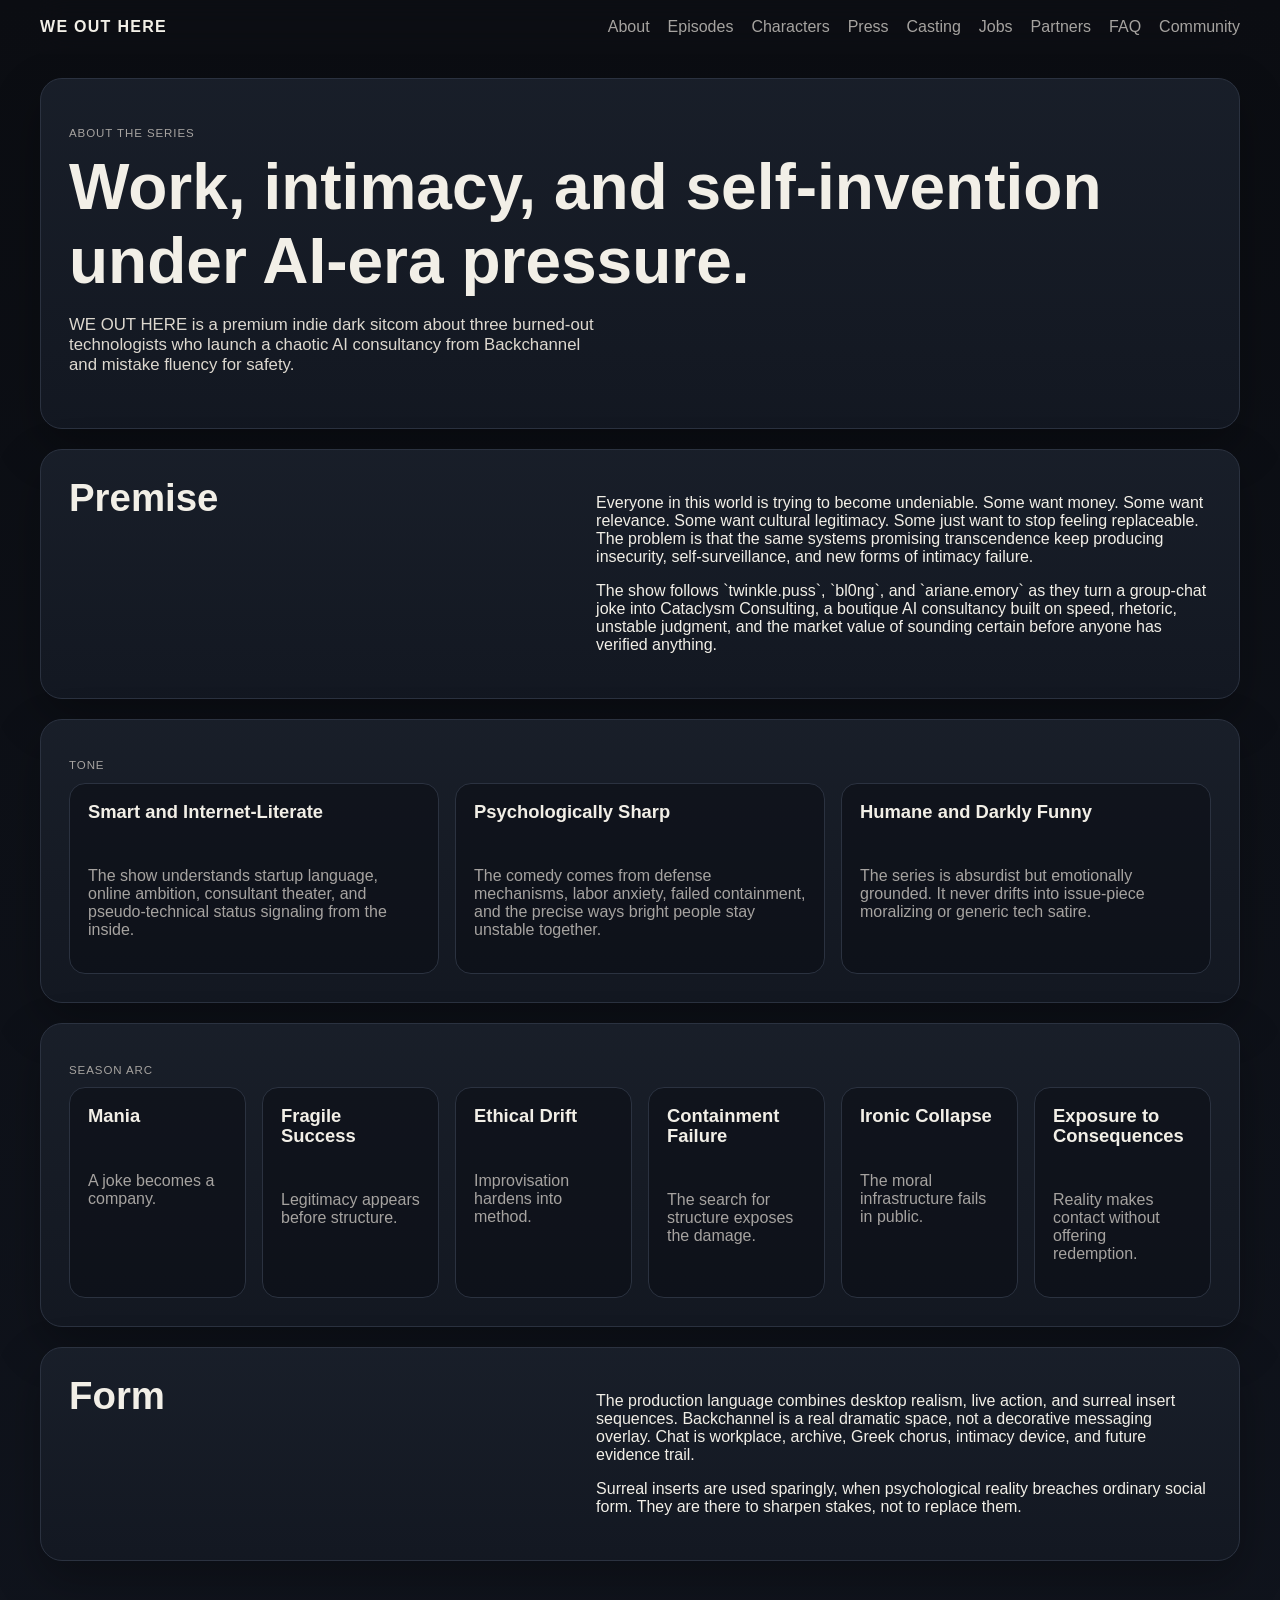
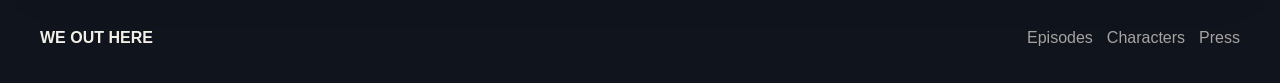
==== site/about.html @ a40cee8a "expand site and add weouthere.ussyco.de deploy config" ====
<!doctype html>
<html lang="en"><head><meta charset="utf-8"><meta name="viewport" content="width=device-width, initial-scale=1"><title>About | WE OUT HERE</title><link rel="stylesheet" href="assets/styles.css"></head><body>
<header class="site-header"><a class="wordmark" href="index.html">WE OUT HERE</a><nav class="site-nav"><a href="about.html">About</a><a href="episodes.html">Episodes</a><a href="characters.html">Characters</a><a href="press.html">Press</a><a href="casting.html">Casting</a><a href="jobs.html">Jobs</a><a href="partners.html">Partners</a><a href="faq.html">FAQ</a><a href="community.html">Community</a></nav></header>
<main>
<section class="panel page-hero"><p class="section-label">About the Series</p><h1>Work, intimacy, and self-invention under AI-era pressure.</h1><p class="lede">WE OUT HERE is a premium indie dark sitcom about three burned-out technologists who launch a chaotic AI consultancy from Backchannel and mistake fluency for safety.</p></section>
<section class="panel two-col"><div><h2>Premise</h2></div><div><p>Everyone in this world is trying to become undeniable. Some want money. Some want relevance. Some want cultural legitimacy. Some just want to stop feeling replaceable. The problem is that the same systems promising transcendence keep producing insecurity, self-surveillance, and new forms of intimacy failure.</p><p>The show follows `twinkle.puss`, `bl0ng`, and `ariane.emory` as they turn a group-chat joke into Cataclysm Consulting, a boutique AI consultancy built on speed, rhetoric, unstable judgment, and the market value of sounding certain before anyone has verified anything.</p></div></section>
<section class="panel"><p class="section-label">Tone</p><div class="grid cards three"><article class="card"><h3>Smart and Internet-Literate</h3><p>The show understands startup language, online ambition, consultant theater, and pseudo-technical status signaling from the inside.</p></article><article class="card"><h3>Psychologically Sharp</h3><p>The comedy comes from defense mechanisms, labor anxiety, failed containment, and the precise ways bright people stay unstable together.</p></article><article class="card"><h3>Humane and Darkly Funny</h3><p>The series is absurdist but emotionally grounded. It never drifts into issue-piece moralizing or generic tech satire.</p></article></div></section>
<section class="panel"><p class="section-label">Season Arc</p><div class="grid cards six"><article class="card"><h3>Mania</h3><p>A joke becomes a company.</p></article><article class="card"><h3>Fragile Success</h3><p>Legitimacy appears before structure.</p></article><article class="card"><h3>Ethical Drift</h3><p>Improvisation hardens into method.</p></article><article class="card"><h3>Containment Failure</h3><p>The search for structure exposes the damage.</p></article><article class="card"><h3>Ironic Collapse</h3><p>The moral infrastructure fails in public.</p></article><article class="card"><h3>Exposure to Consequences</h3><p>Reality makes contact without offering redemption.</p></article></div></section>
<section class="panel two-col"><div><h2>Form</h2></div><div><p>The production language combines desktop realism, live action, and surreal insert sequences. Backchannel is a real dramatic space, not a decorative messaging overlay. Chat is workplace, archive, Greek chorus, intimacy device, and future evidence trail.</p><p>Surreal inserts are used sparingly, when psychological reality breaches ordinary social form. They are there to sharpen stakes, not to replace them.</p></div></section>
</main>
<footer class="site-footer"><div><strong>WE OUT HERE</strong></div><div class="footer-links"><a href="episodes.html">Episodes</a><a href="characters.html">Characters</a><a href="press.html">Press</a></div></footer></body></html>
---- site/assets/styles.css ----
:root {
  --bg: #0d0f14;
  --panel: #131822;
  --panel-2: #191f2a;
  --text: #f2efe7;
  --muted: #a6a3a0;
  --line: #2b3240;
  --accent: #d5ff3f;
  --accent-2: #7e6dff;
  --shadow: rgba(0, 0, 0, 0.28);
  --max: 1200px;
}

* { box-sizing: border-box; }
html { scroll-behavior: smooth; }
body {
  margin: 0;
  font-family: Inter, Arial, sans-serif;
  background: linear-gradient(180deg, #0b0d12 0%, #10141d 100%);
  color: var(--text);
}

a { color: inherit; }

.site-header,
.site-footer,
main {
  width: min(calc(100% - 32px), var(--max));
  margin: 0 auto;
}

.site-header {
  display: flex;
  align-items: center;
  justify-content: space-between;
  gap: 16px;
  padding: 18px 0;
  position: sticky;
  top: 0;
  backdrop-filter: blur(12px);
  background: rgba(13, 15, 20, 0.72);
  z-index: 10;
}

.wordmark {
  font-weight: 800;
  letter-spacing: 0.08em;
}

.site-nav {
  display: flex;
  gap: 18px;
  flex-wrap: wrap;
}

.site-nav a,
.footer-links a,
.card a,
.text-link {
  color: var(--muted);
  text-decoration: none;
}

.site-nav a:hover,
.footer-links a:hover,
.card a:hover,
.text-link:hover {
  color: var(--text);
}

main {
  padding: 24px 0 48px;
}

.panel {
  background: linear-gradient(180deg, rgba(25, 31, 42, 0.95), rgba(19, 24, 34, 0.95));
  border: 1px solid var(--line);
  border-radius: 22px;
  padding: 28px;
  margin-bottom: 20px;
  box-shadow: 0 18px 48px var(--shadow);
}

.hero {
  display: grid;
  grid-template-columns: 1.2fr 0.8fr;
  gap: 24px;
  min-height: 70vh;
  align-items: stretch;
}

.hero h1,
h2,
h3 {
  line-height: 1.05;
  margin-top: 0;
}

.hero h1 { font-size: clamp(2.4rem, 6vw, 5rem); max-width: 12ch; }
h1 { font-size: clamp(2.2rem, 5vw, 4.2rem); margin: 0 0 12px; }
h2 { font-size: clamp(1.8rem, 3vw, 3rem); }
h3 { font-size: 1.15rem; }

.eyebrow,
.section-label,
.frame-header span,
.facts dt,
.update-list span {
  text-transform: uppercase;
  letter-spacing: 0.08em;
  font-size: 0.72rem;
  color: var(--muted);
}

.lede { max-width: 58ch; font-size: 1.05rem; color: #ddd8cf; }

.cta-row {
  display: flex;
  flex-wrap: wrap;
  gap: 12px;
  margin: 24px 0;
}

.button {
  display: inline-flex;
  align-items: center;
  justify-content: center;
  min-height: 44px;
  padding: 0 16px;
  border-radius: 999px;
  text-decoration: none;
  border: 1px solid transparent;
  background: var(--accent);
  color: #10140e;
  font-weight: 700;
}

.button.secondary,
.button.ghost {
  background: transparent;
  color: var(--text);
  border-color: var(--line);
}

.facts {
  display: grid;
  grid-template-columns: repeat(2, minmax(0, 1fr));
  gap: 14px;
  margin: 0;
}

.facts div,
.card,
.update-list article,
.chat-window {
  border: 1px solid var(--line);
  background: rgba(8, 10, 16, 0.45);
  border-radius: 16px;
}

.facts div { padding: 14px; }
.facts dd { margin: 8px 0 0; font-weight: 700; }

.hero-frame {
  display: flex;
  flex-direction: column;
  border: 1px solid var(--line);
  border-radius: 20px;
  overflow: hidden;
  background: radial-gradient(circle at top left, rgba(126,109,255,0.18), transparent 32%), #0e121b;
}

.frame-header {
  display: flex;
  justify-content: space-between;
  padding: 12px 14px;
  border-bottom: 1px solid var(--line);
}

.chat-window {
  margin: 16px;
  padding: 16px;
  display: grid;
  gap: 12px;
}

.chat-window span { color: var(--accent); font-weight: 700; display: inline-block; margin-right: 10px; }

.two-col {
  display: grid;
  grid-template-columns: 0.9fr 1.1fr;
  gap: 24px;
}

.grid.cards {
  display: grid;
  gap: 16px;
}

.grid.six { grid-template-columns: repeat(6, minmax(0, 1fr)); }
.grid.three { grid-template-columns: repeat(3, minmax(0, 1fr)); }
.grid.four { grid-template-columns: repeat(4, minmax(0, 1fr)); }

.card {
  padding: 18px;
  display: flex;
  flex-direction: column;
  gap: 12px;
}

.card p,
.update-list p,
.site-footer p,
.consent { color: var(--muted); }

.update-list {
  display: grid;
  gap: 12px;
}

.stack-list {
  display: grid;
  gap: 14px;
}

.stack-item {
  padding: 18px;
  border: 1px solid var(--line);
  background: rgba(8, 10, 16, 0.45);
  border-radius: 16px;
}

.page-hero {
  padding-top: 36px;
  padding-bottom: 36px;
}

.faq-list {
  display: grid;
  gap: 12px;
}

.faq-list details {
  border: 1px solid var(--line);
  border-radius: 16px;
  padding: 16px;
  background: rgba(8, 10, 16, 0.45);
}

.faq-list summary {
  cursor: pointer;
  font-weight: 700;
}

.wordmark {
  color: var(--text);
  text-decoration: none;
}

.update-list article { padding: 16px; }

.signup-form {
  display: flex;
  flex-wrap: wrap;
  gap: 12px;
  align-items: end;
}

.signup-form label {
  display: grid;
  gap: 8px;
  flex: 1 1 280px;
}

.signup-form input {
  min-height: 46px;
  border-radius: 12px;
  border: 1px solid var(--line);
  background: #0d121a;
  color: var(--text);
  padding: 0 14px;
}

.site-footer {
  padding: 0 0 36px;
  display: flex;
  justify-content: space-between;
  gap: 20px;
}

.footer-links {
  display: flex;
  flex-wrap: wrap;
  gap: 14px;
  align-content: flex-start;
}

@media (max-width: 960px) {
  .hero,
  .two-col,
  .grid.three,
  .grid.four,
  .grid.six,
  .site-footer {
    grid-template-columns: 1fr;
    display: grid;
  }

  .site-header {
    flex-wrap: wrap;
  }

  .site-nav {
    order: 3;
    width: 100%;
  }
}
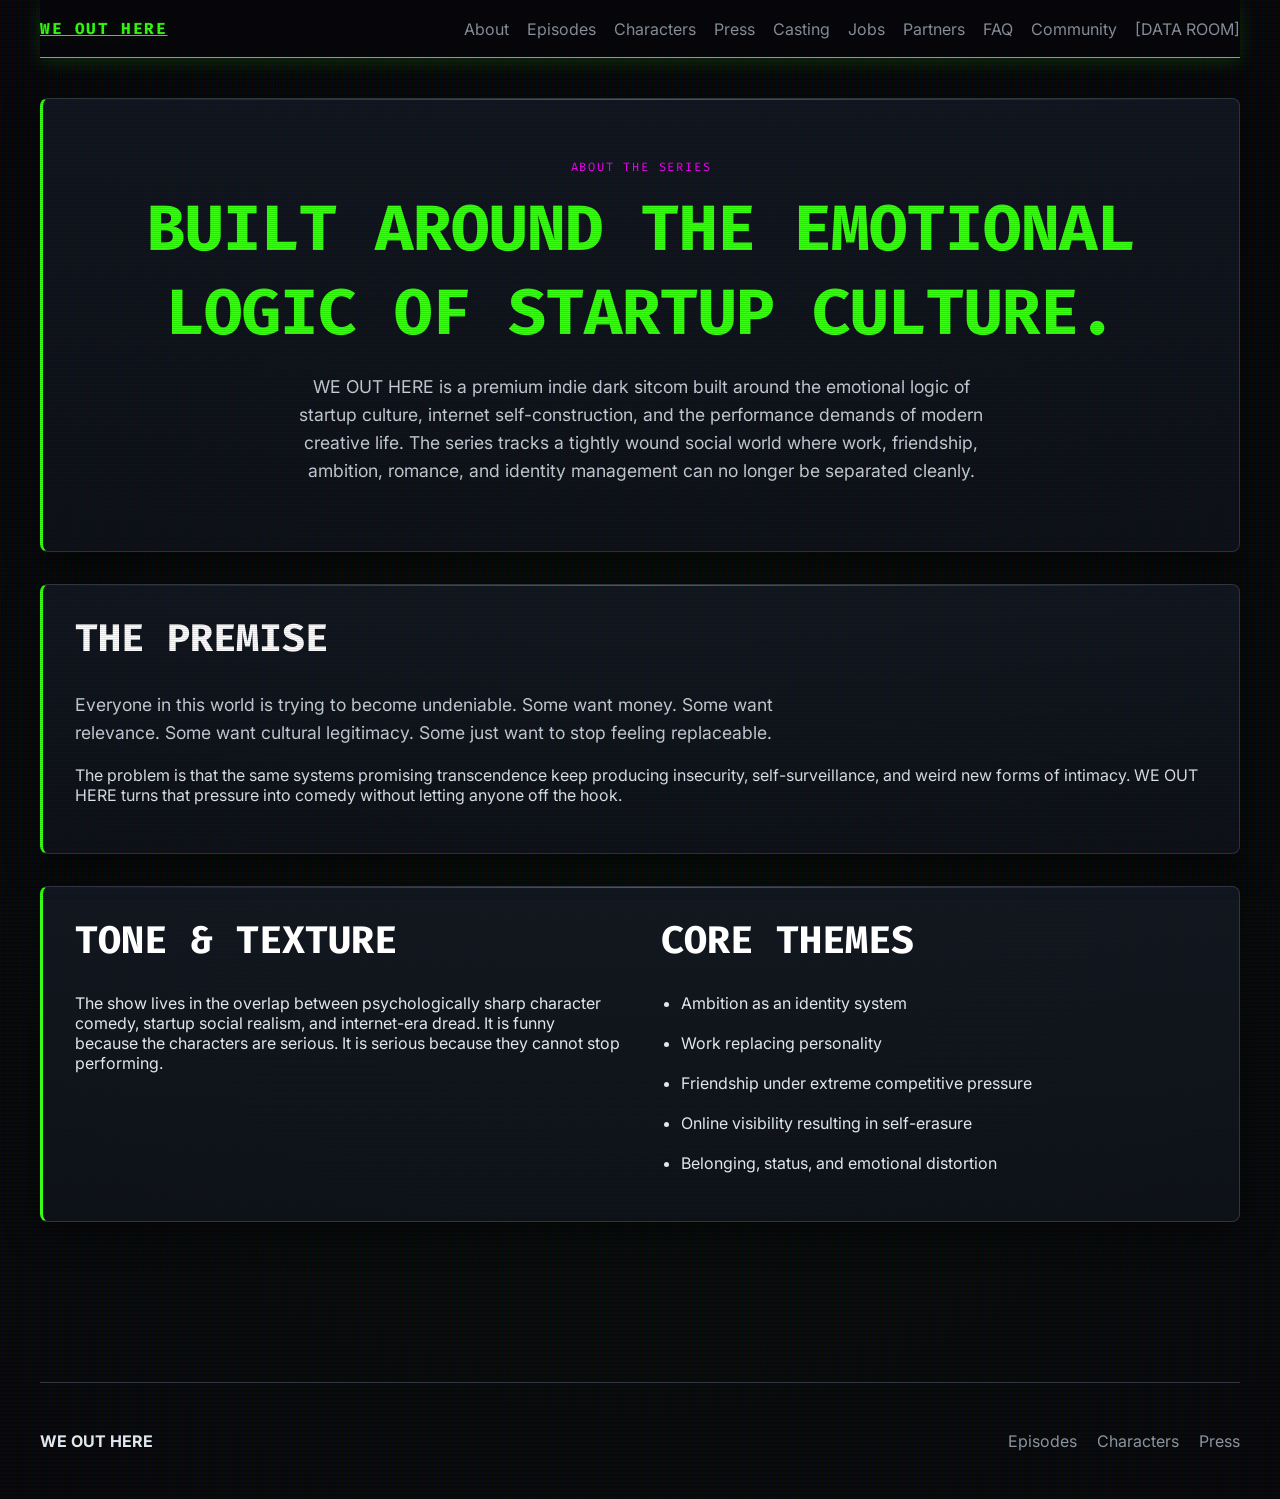
==== commit 14a55d19: "feat(site): radical design overhaul, hydrate content, and add data room" ====
--- a/site/about.html
+++ b/site/about.html
@@ -1,11 +1,36 @@
 <!doctype html>
 <html lang="en"><head><meta charset="utf-8"><meta name="viewport" content="width=device-width, initial-scale=1"><title>About | WE OUT HERE</title><link rel="stylesheet" href="assets/styles.css"></head><body>
-<header class="site-header"><a class="wordmark" href="index.html">WE OUT HERE</a><nav class="site-nav"><a href="about.html">About</a><a href="episodes.html">Episodes</a><a href="characters.html">Characters</a><a href="press.html">Press</a><a href="casting.html">Casting</a><a href="jobs.html">Jobs</a><a href="partners.html">Partners</a><a href="faq.html">FAQ</a><a href="community.html">Community</a></nav></header>
+<header class="site-header"><a class="wordmark" href="index.html">WE OUT HERE</a><nav class="site-nav"><a href="about.html">About</a><a href="episodes.html">Episodes</a><a href="characters.html">Characters</a><a href="press.html">Press</a><a href="casting.html">Casting</a><a href="jobs.html">Jobs</a><a href="partners.html">Partners</a><a href="faq.html">FAQ</a><a href="community.html">Community</a><a href=\"data-room.html\" style=\"color: var(--accent);\">[DATA ROOM]</a></nav></header>
 <main>
-<section class="panel page-hero"><p class="section-label">About the Series</p><h1>Work, intimacy, and self-invention under AI-era pressure.</h1><p class="lede">WE OUT HERE is a premium indie dark sitcom about three burned-out technologists who launch a chaotic AI consultancy from Backchannel and mistake fluency for safety.</p></section>
-<section class="panel two-col"><div><h2>Premise</h2></div><div><p>Everyone in this world is trying to become undeniable. Some want money. Some want relevance. Some want cultural legitimacy. Some just want to stop feeling replaceable. The problem is that the same systems promising transcendence keep producing insecurity, self-surveillance, and new forms of intimacy failure.</p><p>The show follows `twinkle.puss`, `bl0ng`, and `ariane.emory` as they turn a group-chat joke into Cataclysm Consulting, a boutique AI consultancy built on speed, rhetoric, unstable judgment, and the market value of sounding certain before anyone has verified anything.</p></div></section>
-<section class="panel"><p class="section-label">Tone</p><div class="grid cards three"><article class="card"><h3>Smart and Internet-Literate</h3><p>The show understands startup language, online ambition, consultant theater, and pseudo-technical status signaling from the inside.</p></article><article class="card"><h3>Psychologically Sharp</h3><p>The comedy comes from defense mechanisms, labor anxiety, failed containment, and the precise ways bright people stay unstable together.</p></article><article class="card"><h3>Humane and Darkly Funny</h3><p>The series is absurdist but emotionally grounded. It never drifts into issue-piece moralizing or generic tech satire.</p></article></div></section>
-<section class="panel"><p class="section-label">Season Arc</p><div class="grid cards six"><article class="card"><h3>Mania</h3><p>A joke becomes a company.</p></article><article class="card"><h3>Fragile Success</h3><p>Legitimacy appears before structure.</p></article><article class="card"><h3>Ethical Drift</h3><p>Improvisation hardens into method.</p></article><article class="card"><h3>Containment Failure</h3><p>The search for structure exposes the damage.</p></article><article class="card"><h3>Ironic Collapse</h3><p>The moral infrastructure fails in public.</p></article><article class="card"><h3>Exposure to Consequences</h3><p>Reality makes contact without offering redemption.</p></article></div></section>
-<section class="panel two-col"><div><h2>Form</h2></div><div><p>The production language combines desktop realism, live action, and surreal insert sequences. Backchannel is a real dramatic space, not a decorative messaging overlay. Chat is workplace, archive, Greek chorus, intimacy device, and future evidence trail.</p><p>Surreal inserts are used sparingly, when psychological reality breaches ordinary social form. They are there to sharpen stakes, not to replace them.</p></div></section>
+
+<section class="panel page-hero">
+  <p class="section-label">About the Series</p>
+  <h1>Built around the emotional logic of startup culture.</h1>
+  <p class="lede">WE OUT HERE is a premium indie dark sitcom built around the emotional logic of startup culture, internet self-construction, and the performance demands of modern creative life. The series tracks a tightly wound social world where work, friendship, ambition, romance, and identity management can no longer be separated cleanly.</p>
+</section>
+
+<section class="panel">
+  <h2>The Premise</h2>
+  <p class="lede">Everyone in this world is trying to become undeniable. Some want money. Some want relevance. Some want cultural legitimacy. Some just want to stop feeling replaceable.</p>
+  <p>The problem is that the same systems promising transcendence keep producing insecurity, self-surveillance, and weird new forms of intimacy. WE OUT HERE turns that pressure into comedy without letting anyone off the hook.</p>
+</section>
+
+<section class="panel two-col">
+  <div>
+    <h2>Tone & Texture</h2>
+    <p>The show lives in the overlap between psychologically sharp character comedy, startup social realism, and internet-era dread. It is funny because the characters are serious. It is serious because they cannot stop performing.</p>
+  </div>
+  <div>
+    <h2>Core Themes</h2>
+    <ul class="stack-list" style="padding-left: 20px;">
+      <li>Ambition as an identity system</li>
+      <li>Work replacing personality</li>
+      <li>Friendship under extreme competitive pressure</li>
+      <li>Online visibility resulting in self-erasure</li>
+      <li>Belonging, status, and emotional distortion</li>
+    </ul>
+  </div>
+</section>
+
 </main>
 <footer class="site-footer"><div><strong>WE OUT HERE</strong></div><div class="footer-links"><a href="episodes.html">Episodes</a><a href="characters.html">Characters</a><a href="press.html">Press</a></div></footer></body></html>
--- a/site/assets/styles.css
+++ b/site/assets/styles.css
@@ -1,13 +1,15 @@
+@import url('https://fonts.googleapis.com/css2?family=Fira+Code:wght@400;700&family=Inter:wght@400;700;800&display=swap');
+
 :root {
-  --bg: #0d0f14;
-  --panel: #131822;
-  --panel-2: #191f2a;
-  --text: #f2efe7;
-  --muted: #a6a3a0;
-  --line: #2b3240;
-  --accent: #d5ff3f;
-  --accent-2: #7e6dff;
-  --shadow: rgba(0, 0, 0, 0.28);
+  --bg: #06070a;
+  --panel: #10141d;
+  --panel-2: #161c28;
+  --text: #e0e6ed;
+  --muted: #8b949e;
+  --line: #30363d;
+  --accent: #39ff14; /* Neon green */
+  --accent-2: #ff00ff; /* Magenta */
+  --shadow: rgba(57, 255, 20, 0.15);
   --max: 1200px;
 }
 
@@ -15,12 +17,39 @@
 html { scroll-behavior: smooth; }
 body {
   margin: 0;
-  font-family: Inter, Arial, sans-serif;
-  background: linear-gradient(180deg, #0b0d12 0%, #10141d 100%);
+  font-family: 'Inter', sans-serif;
+  background-color: var(--bg);
+  background-image: 
+    radial-gradient(circle at center, rgba(57, 255, 20, 0.03) 0%, transparent 100%),
+    linear-gradient(rgba(18, 16, 16, 0) 50%, rgba(0, 0, 0, 0.25) 50%), 
+    linear-gradient(90deg, rgba(255, 0, 0, 0.06), rgba(0, 255, 0, 0.02), rgba(0, 0, 255, 0.06));
+  background-size: 100% 100%, 100% 4px, 3px 100%;
   color: var(--text);
-}
-
-a { color: inherit; }
+  overflow-x: hidden;
+}
+
+/* CRT Scanline effect overlay */
+body::after {
+  content: " ";
+  display: block;
+  position: fixed;
+  top: 0;
+  left: 0;
+  bottom: 0;
+  right: 0;
+  background: linear-gradient(rgba(18, 16, 16, 0) 50%, rgba(0, 0, 0, 0.25) 50%), linear-gradient(90deg, rgba(255, 0, 0, 0.06), rgba(0, 255, 0, 0.02), rgba(0, 0, 255, 0.06));
+  z-index: 999;
+  background-size: 100% 2px, 3px 100%;
+  pointer-events: none;
+  opacity: 0.4;
+}
+
+h1, h2, h3, .wordmark, .eyebrow, .section-label, .frame-header span, .facts dt, .chat-window span {
+  font-family: 'Fira Code', monospace;
+  text-transform: uppercase;
+}
+
+a { color: inherit; transition: color 0.2s, text-shadow 0.2s; }
 
 .site-header,
 .site-footer,
@@ -38,13 +67,17 @@
   position: sticky;
   top: 0;
   backdrop-filter: blur(12px);
-  background: rgba(13, 15, 20, 0.72);
+  background: rgba(6, 7, 10, 0.85);
+  border-bottom: 1px solid var(--accent);
+  box-shadow: 0 4px 20px var(--shadow);
   z-index: 10;
 }
 
 .wordmark {
   font-weight: 800;
-  letter-spacing: 0.08em;
+  letter-spacing: 0.1em;
+  color: var(--accent);
+  text-shadow: 0 0 10px var(--shadow);
 }
 
 .site-nav {
@@ -65,253 +98,163 @@
 .footer-links a:hover,
 .card a:hover,
 .text-link:hover {
-  color: var(--text);
+  color: var(--accent);
+  text-shadow: 0 0 8px var(--shadow);
 }
 
 main {
-  padding: 24px 0 48px;
+  padding: 40px 0 80px;
 }
 
 .panel {
-  background: linear-gradient(180deg, rgba(25, 31, 42, 0.95), rgba(19, 24, 34, 0.95));
+  background: linear-gradient(180deg, rgba(22, 28, 40, 0.7), rgba(16, 20, 29, 0.7));
   border: 1px solid var(--line);
-  border-radius: 22px;
-  padding: 28px;
-  margin-bottom: 20px;
-  box-shadow: 0 18px 48px var(--shadow);
+  border-left: 3px solid var(--accent);
+  border-radius: 8px;
+  padding: 32px;
+  margin-bottom: 32px;
+  box-shadow: 0 8px 32px rgba(0,0,0,0.5);
+  position: relative;
+  overflow: hidden;
+}
+
+.panel::before {
+  content: "";
+  position: absolute;
+  top: 0; left: 0; width: 100%; height: 1px;
+  background: linear-gradient(90deg, transparent, var(--accent), transparent);
+  opacity: 0.5;
 }
 
 .hero {
   display: grid;
   grid-template-columns: 1.2fr 0.8fr;
-  gap: 24px;
+  gap: 32px;
   min-height: 70vh;
-  align-items: stretch;
-}
-
-.hero h1,
-h2,
-h3 {
-  line-height: 1.05;
-  margin-top: 0;
-}
-
-.hero h1 { font-size: clamp(2.4rem, 6vw, 5rem); max-width: 12ch; }
-h1 { font-size: clamp(2.2rem, 5vw, 4.2rem); margin: 0 0 12px; }
-h2 { font-size: clamp(1.8rem, 3vw, 3rem); }
-h3 { font-size: 1.15rem; }
-
-.eyebrow,
-.section-label,
-.frame-header span,
-.facts dt,
-.update-list span {
-  text-transform: uppercase;
-  letter-spacing: 0.08em;
-  font-size: 0.72rem;
-  color: var(--muted);
-}
-
-.lede { max-width: 58ch; font-size: 1.05rem; color: #ddd8cf; }
-
-.cta-row {
-  display: flex;
-  flex-wrap: wrap;
-  gap: 12px;
-  margin: 24px 0;
-}
+  align-items: center;
+}
+
+.hero h1, h2, h3 { line-height: 1.1; margin-top: 0; }
+.hero h1 { font-size: clamp(2.4rem, 6vw, 4.5rem); max-width: 15ch; color: #fff; text-shadow: 0 0 15px rgba(255,255,255,0.2); }
+h1 { font-size: clamp(2.2rem, 5vw, 4rem); margin: 0 0 16px; color: var(--accent); }
+h2 { font-size: clamp(1.8rem, 3vw, 2.5rem); color: #fff; }
+h3 { font-size: 1.2rem; color: var(--accent); }
+
+.eyebrow, .section-label, .frame-header span, .facts dt {
+  letter-spacing: 0.15em;
+  font-size: 0.75rem;
+  color: var(--accent-2);
+}
+
+.lede { max-width: 65ch; font-size: 1.1rem; color: #c9d1d9; line-height: 1.6; }
+
+.cta-row { display: flex; flex-wrap: wrap; gap: 16px; margin: 32px 0; }
 
 .button {
-  display: inline-flex;
-  align-items: center;
-  justify-content: center;
-  min-height: 44px;
-  padding: 0 16px;
-  border-radius: 999px;
-  text-decoration: none;
-  border: 1px solid transparent;
-  background: var(--accent);
-  color: #10140e;
-  font-weight: 700;
-}
-
-.button.secondary,
-.button.ghost {
-  background: transparent;
-  color: var(--text);
-  border-color: var(--line);
-}
-
-.facts {
-  display: grid;
-  grid-template-columns: repeat(2, minmax(0, 1fr));
-  gap: 14px;
-  margin: 0;
-}
-
-.facts div,
-.card,
-.update-list article,
-.chat-window {
-  border: 1px solid var(--line);
-  background: rgba(8, 10, 16, 0.45);
-  border-radius: 16px;
-}
-
-.facts div { padding: 14px; }
-.facts dd { margin: 8px 0 0; font-weight: 700; }
+  display: inline-flex; align-items: center; justify-content: center;
+  min-height: 48px; padding: 0 24px; border-radius: 4px;
+  text-decoration: none; border: 1px solid var(--accent);
+  background: rgba(57, 255, 20, 0.1); color: var(--accent);
+  font-family: 'Fira Code', monospace; font-weight: 700; text-transform: uppercase;
+  transition: all 0.2s;
+  box-shadow: 0 0 10px rgba(57, 255, 20, 0.2) inset;
+}
+
+.button:hover {
+  background: var(--accent); color: #000;
+  box-shadow: 0 0 20px var(--shadow);
+}
+
+.button.secondary, .button.ghost {
+  background: transparent; color: var(--text); border-color: var(--line); box-shadow: none;
+}
+.button.secondary:hover, .button.ghost:hover {
+  border-color: var(--accent); color: var(--accent);
+}
+
+.facts { display: grid; grid-template-columns: repeat(2, minmax(0, 1fr)); gap: 16px; margin: 0; }
+.facts div, .card, .update-list article, .chat-window, .stack-item {
+  border: 1px solid var(--line); background: rgba(10, 13, 19, 0.8); border-radius: 6px;
+  transition: transform 0.2s, border-color 0.2s;
+}
+.card:hover, .stack-item:hover {
+  transform: translateY(-2px); border-color: var(--accent);
+}
+
+.facts div { padding: 16px; }
+.facts dd { margin: 8px 0 0; font-weight: 700; color: #fff; }
 
 .hero-frame {
-  display: flex;
-  flex-direction: column;
-  border: 1px solid var(--line);
-  border-radius: 20px;
-  overflow: hidden;
-  background: radial-gradient(circle at top left, rgba(126,109,255,0.18), transparent 32%), #0e121b;
+  display: flex; flex-direction: column; border: 1px solid var(--accent);
+  border-radius: 8px; overflow: hidden;
+  background: rgba(10, 13, 19, 0.9);
+  box-shadow: 0 0 30px rgba(57, 255, 20, 0.1);
 }
 
 .frame-header {
-  display: flex;
-  justify-content: space-between;
-  padding: 12px 14px;
-  border-bottom: 1px solid var(--line);
-}
-
-.chat-window {
-  margin: 16px;
-  padding: 16px;
-  display: grid;
-  gap: 12px;
-}
-
-.chat-window span { color: var(--accent); font-weight: 700; display: inline-block; margin-right: 10px; }
-
-.two-col {
-  display: grid;
-  grid-template-columns: 0.9fr 1.1fr;
-  gap: 24px;
-}
-
-.grid.cards {
-  display: grid;
-  gap: 16px;
-}
-
-.grid.six { grid-template-columns: repeat(6, minmax(0, 1fr)); }
+  display: flex; justify-content: space-between; padding: 12px 16px;
+  border-bottom: 1px solid var(--accent); background: rgba(57, 255, 20, 0.05);
+}
+
+.chat-window { margin: 16px; padding: 16px; display: grid; gap: 14px; border-color: var(--line); font-family: 'Fira Code', monospace; font-size: 0.9rem; }
+.chat-window p { margin: 0; }
+.chat-window span { color: var(--accent-2); font-weight: 700; display: inline-block; margin-right: 12px; }
+
+.two-col { display: grid; grid-template-columns: 1fr 1fr; gap: 40px; }
+.grid.cards { display: grid; gap: 24px; }
 .grid.three { grid-template-columns: repeat(3, minmax(0, 1fr)); }
 .grid.four { grid-template-columns: repeat(4, minmax(0, 1fr)); }
 
-.card {
-  padding: 18px;
-  display: flex;
-  flex-direction: column;
-  gap: 12px;
-}
-
-.card p,
-.update-list p,
-.site-footer p,
-.consent { color: var(--muted); }
-
-.update-list {
-  display: grid;
-  gap: 12px;
-}
-
-.stack-list {
-  display: grid;
-  gap: 14px;
-}
-
-.stack-item {
-  padding: 18px;
+.card { padding: 24px; display: flex; flex-direction: column; gap: 16px; }
+.card p, .update-list p, .site-footer p, .consent { color: var(--muted); line-height: 1.5; }
+
+.stack-list { display: grid; gap: 20px; }
+.stack-item { padding: 24px; }
+
+.page-hero { padding-top: 48px; padding-bottom: 48px; text-align: center; }
+.page-hero h1 { margin-inline: auto; }
+.page-hero .lede { margin-inline: auto; }
+
+.transcript-link {
+  display: inline-block;
+  margin-top: 12px;
+  color: var(--accent);
+  font-family: 'Fira Code', monospace;
+  font-size: 0.85rem;
+  text-decoration: underline;
+  text-decoration-style: dashed;
+}
+
+.transcript-link:hover {
+  color: var(--accent-2);
+}
+
+.transcript-box {
+  margin-top: 16px;
+  padding: 16px;
+  background: #000;
   border: 1px solid var(--line);
-  background: rgba(8, 10, 16, 0.45);
-  border-radius: 16px;
-}
-
-.page-hero {
-  padding-top: 36px;
-  padding-bottom: 36px;
-}
-
-.faq-list {
-  display: grid;
-  gap: 12px;
-}
-
-.faq-list details {
-  border: 1px solid var(--line);
-  border-radius: 16px;
-  padding: 16px;
-  background: rgba(8, 10, 16, 0.45);
-}
-
-.faq-list summary {
-  cursor: pointer;
-  font-weight: 700;
-}
-
-.wordmark {
-  color: var(--text);
-  text-decoration: none;
-}
-
-.update-list article { padding: 16px; }
-
-.signup-form {
-  display: flex;
-  flex-wrap: wrap;
-  gap: 12px;
-  align-items: end;
-}
-
-.signup-form label {
-  display: grid;
-  gap: 8px;
-  flex: 1 1 280px;
-}
-
+  font-family: 'Fira Code', monospace;
+  font-size: 0.85rem;
+  color: #a5d6ff;
+  max-height: 200px;
+  overflow-y: auto;
+  border-radius: 4px;
+}
+
+.signup-form { display: flex; flex-wrap: wrap; gap: 16px; align-items: end; }
+.signup-form label { display: grid; gap: 8px; flex: 1 1 280px; }
 .signup-form input {
-  min-height: 46px;
-  border-radius: 12px;
-  border: 1px solid var(--line);
-  background: #0d121a;
-  color: var(--text);
-  padding: 0 14px;
-}
-
-.site-footer {
-  padding: 0 0 36px;
-  display: flex;
-  justify-content: space-between;
-  gap: 20px;
-}
-
-.footer-links {
-  display: flex;
-  flex-wrap: wrap;
-  gap: 14px;
-  align-content: flex-start;
-}
+  min-height: 48px; border-radius: 4px; border: 1px solid var(--line);
+  background: #06070a; color: var(--text); padding: 0 16px; font-family: 'Fira Code', monospace;
+}
+.signup-form input:focus { outline: none; border-color: var(--accent); box-shadow: 0 0 10px rgba(57,255,20,0.2); }
+
+.site-footer { padding: 48px 0; display: flex; justify-content: space-between; gap: 24px; border-top: 1px solid var(--line); margin-top: 48px; }
+.footer-links { display: flex; flex-wrap: wrap; gap: 20px; align-content: flex-start; }
 
 @media (max-width: 960px) {
-  .hero,
-  .two-col,
-  .grid.three,
-  .grid.four,
-  .grid.six,
-  .site-footer {
-    grid-template-columns: 1fr;
-    display: grid;
-  }
-
-  .site-header {
-    flex-wrap: wrap;
-  }
-
-  .site-nav {
-    order: 3;
-    width: 100%;
-  }
-}
+  .hero, .two-col, .grid.three, .grid.four, .site-footer { grid-template-columns: 1fr; display: grid; }
+  .site-header { flex-wrap: wrap; }
+  .site-nav { order: 3; width: 100%; }
+}
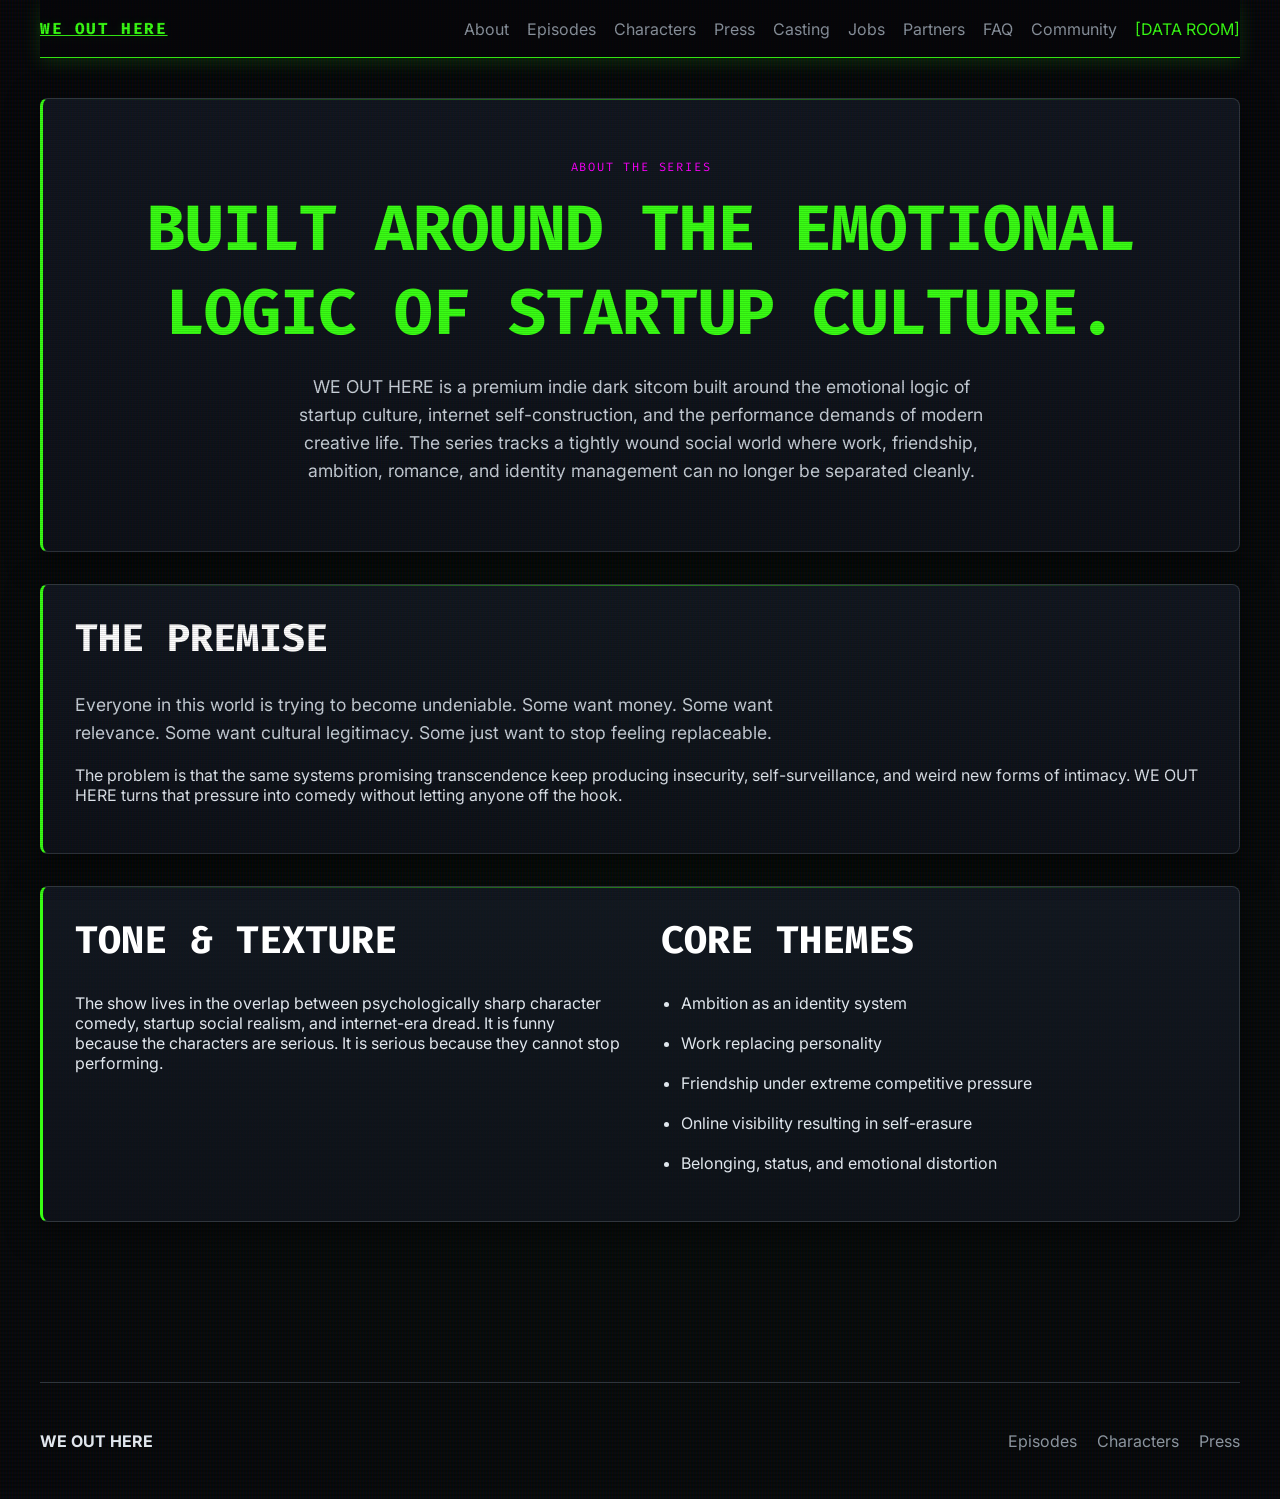
==== commit a7c783d3: "fix(site): remove backslashes from injected data room links" ====
--- a/site/about.html
+++ b/site/about.html
@@ -1,6 +1,6 @@
 <!doctype html>
 <html lang="en"><head><meta charset="utf-8"><meta name="viewport" content="width=device-width, initial-scale=1"><title>About | WE OUT HERE</title><link rel="stylesheet" href="assets/styles.css"></head><body>
-<header class="site-header"><a class="wordmark" href="index.html">WE OUT HERE</a><nav class="site-nav"><a href="about.html">About</a><a href="episodes.html">Episodes</a><a href="characters.html">Characters</a><a href="press.html">Press</a><a href="casting.html">Casting</a><a href="jobs.html">Jobs</a><a href="partners.html">Partners</a><a href="faq.html">FAQ</a><a href="community.html">Community</a><a href=\"data-room.html\" style=\"color: var(--accent);\">[DATA ROOM]</a></nav></header>
+<header class="site-header"><a class="wordmark" href="index.html">WE OUT HERE</a><nav class="site-nav"><a href="about.html">About</a><a href="episodes.html">Episodes</a><a href="characters.html">Characters</a><a href="press.html">Press</a><a href="casting.html">Casting</a><a href="jobs.html">Jobs</a><a href="partners.html">Partners</a><a href="faq.html">FAQ</a><a href="community.html">Community</a><a href="data-room.html" style="color: var(--accent);">[DATA ROOM]</a></nav></header>
 <main>
 
 <section class="panel page-hero">
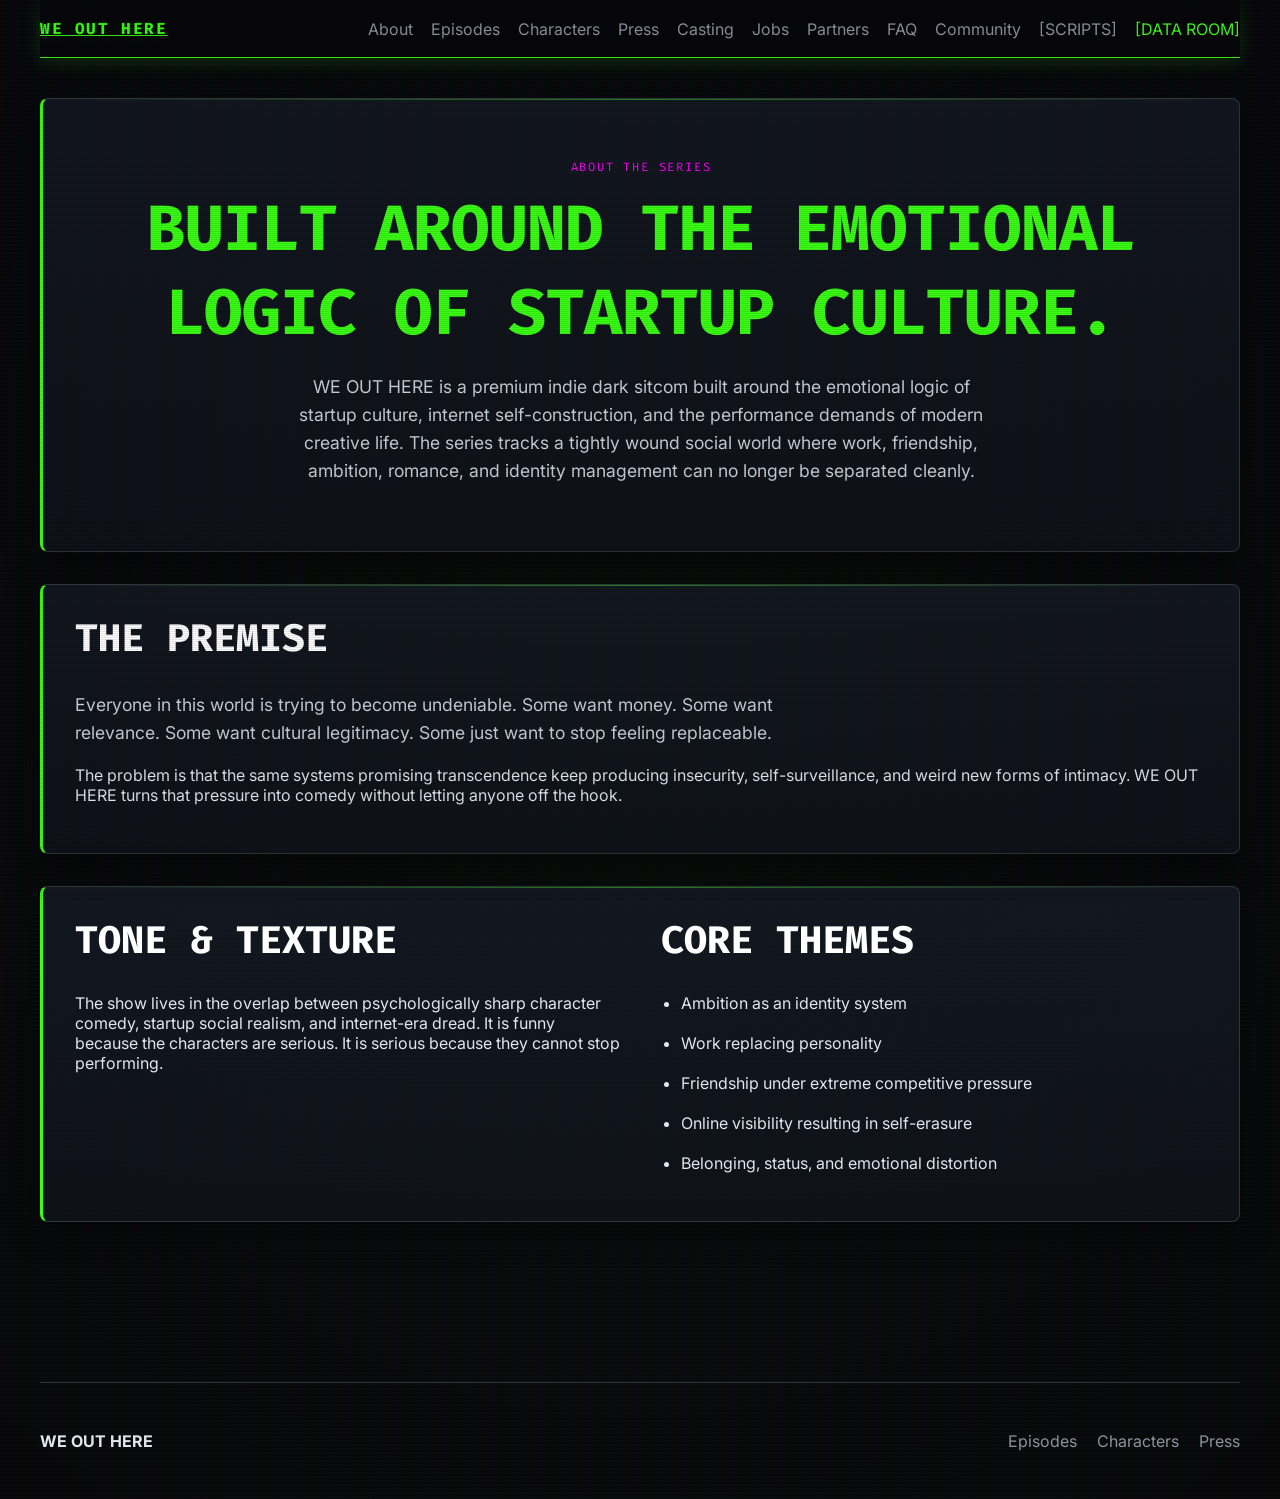
==== commit b928089a: "feat(site): add fully interactive scripts viewer with all raw episode scripts" ====
--- a/site/about.html
+++ b/site/about.html
@@ -1,6 +1,6 @@
 <!doctype html>
 <html lang="en"><head><meta charset="utf-8"><meta name="viewport" content="width=device-width, initial-scale=1"><title>About | WE OUT HERE</title><link rel="stylesheet" href="assets/styles.css"></head><body>
-<header class="site-header"><a class="wordmark" href="index.html">WE OUT HERE</a><nav class="site-nav"><a href="about.html">About</a><a href="episodes.html">Episodes</a><a href="characters.html">Characters</a><a href="press.html">Press</a><a href="casting.html">Casting</a><a href="jobs.html">Jobs</a><a href="partners.html">Partners</a><a href="faq.html">FAQ</a><a href="community.html">Community</a><a href="data-room.html" style="color: var(--accent);">[DATA ROOM]</a></nav></header>
+<header class="site-header"><a class="wordmark" href="index.html">WE OUT HERE</a><nav class="site-nav"><a href="about.html">About</a><a href="episodes.html">Episodes</a><a href="characters.html">Characters</a><a href="press.html">Press</a><a href="casting.html">Casting</a><a href="jobs.html">Jobs</a><a href="partners.html">Partners</a><a href="faq.html">FAQ</a><a href="community.html">Community</a><a href=\"scripts.html\" style=\"color: var(--accent);\">[SCRIPTS]</a><a href="data-room.html" style="color: var(--accent);">[DATA ROOM]</a></nav></header>
 <main>
 
 <section class="panel page-hero">
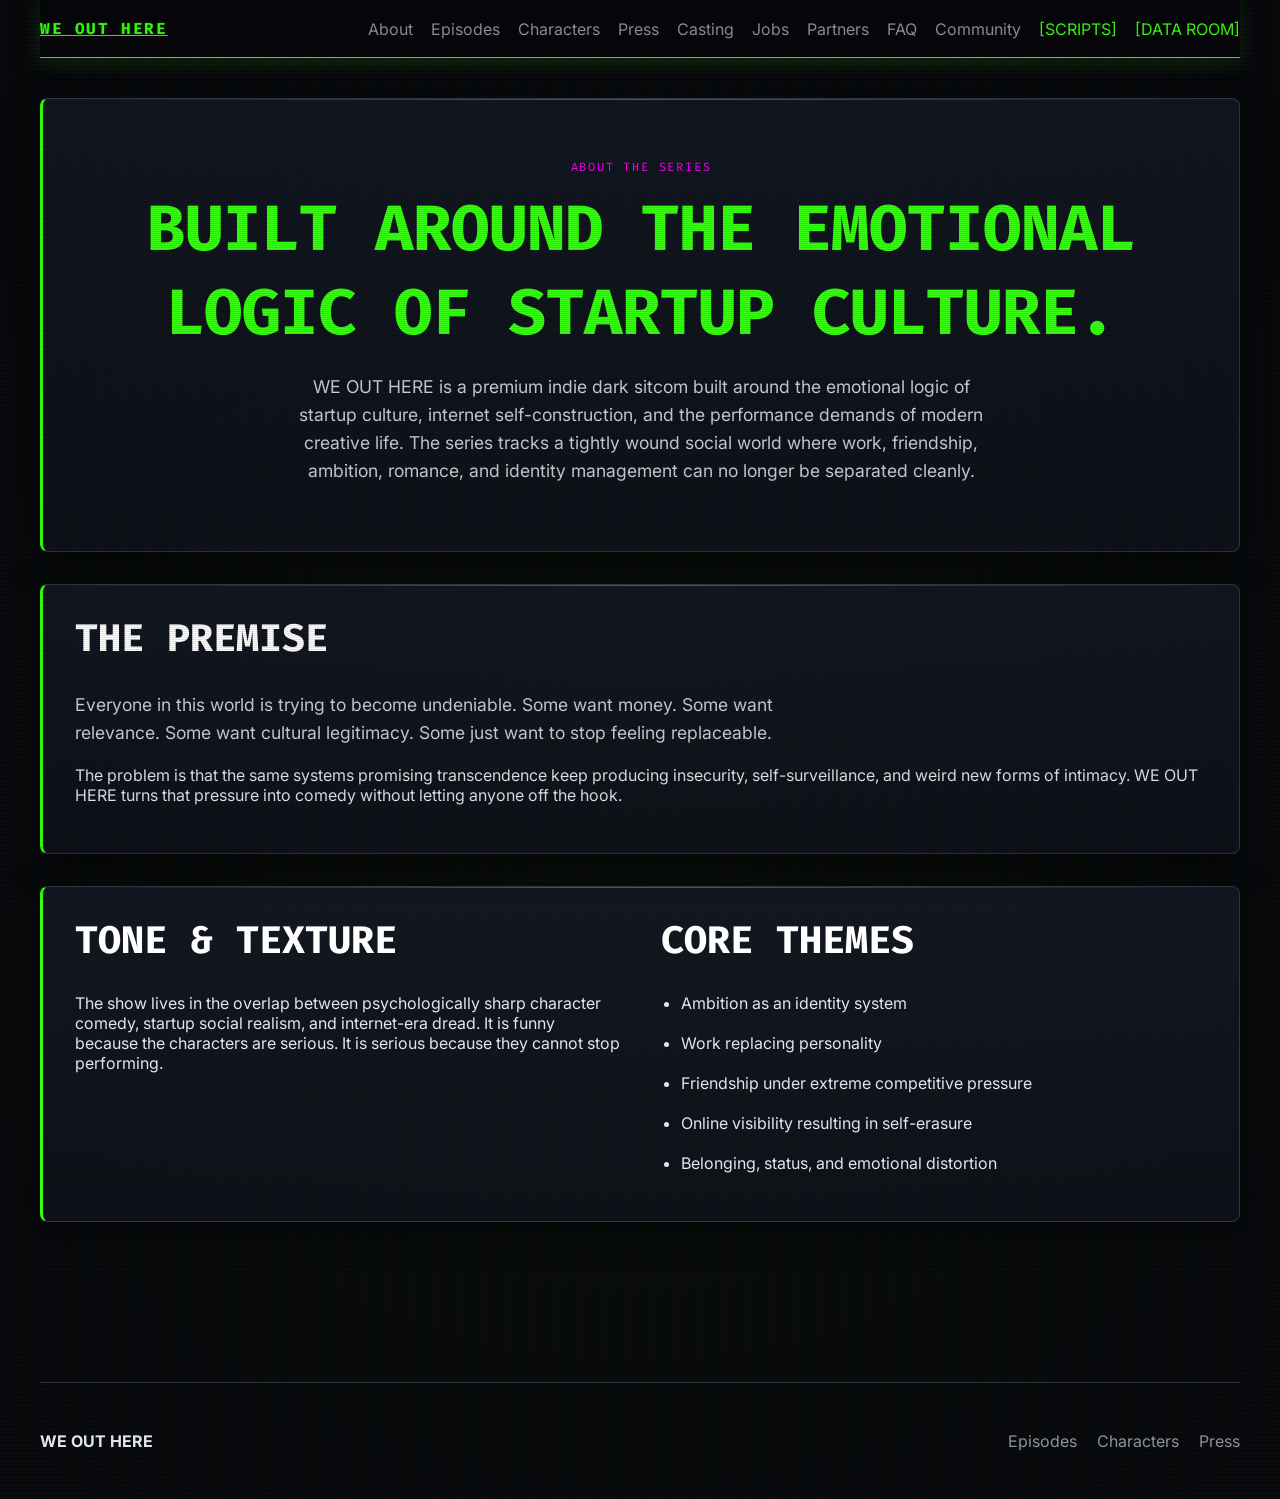
==== commit 111449a7: "fix(site): remove literal backslashes from injected scripts links" ====
--- a/site/about.html
+++ b/site/about.html
@@ -1,6 +1,6 @@
 <!doctype html>
 <html lang="en"><head><meta charset="utf-8"><meta name="viewport" content="width=device-width, initial-scale=1"><title>About | WE OUT HERE</title><link rel="stylesheet" href="assets/styles.css"></head><body>
-<header class="site-header"><a class="wordmark" href="index.html">WE OUT HERE</a><nav class="site-nav"><a href="about.html">About</a><a href="episodes.html">Episodes</a><a href="characters.html">Characters</a><a href="press.html">Press</a><a href="casting.html">Casting</a><a href="jobs.html">Jobs</a><a href="partners.html">Partners</a><a href="faq.html">FAQ</a><a href="community.html">Community</a><a href=\"scripts.html\" style=\"color: var(--accent);\">[SCRIPTS]</a><a href="data-room.html" style="color: var(--accent);">[DATA ROOM]</a></nav></header>
+<header class="site-header"><a class="wordmark" href="index.html">WE OUT HERE</a><nav class="site-nav"><a href="about.html">About</a><a href="episodes.html">Episodes</a><a href="characters.html">Characters</a><a href="press.html">Press</a><a href="casting.html">Casting</a><a href="jobs.html">Jobs</a><a href="partners.html">Partners</a><a href="faq.html">FAQ</a><a href="community.html">Community</a><a href="scripts.html" style="color: var(--accent);">[SCRIPTS]</a><a href="data-room.html" style="color: var(--accent);">[DATA ROOM]</a></nav></header>
 <main>
 
 <section class="panel page-hero">
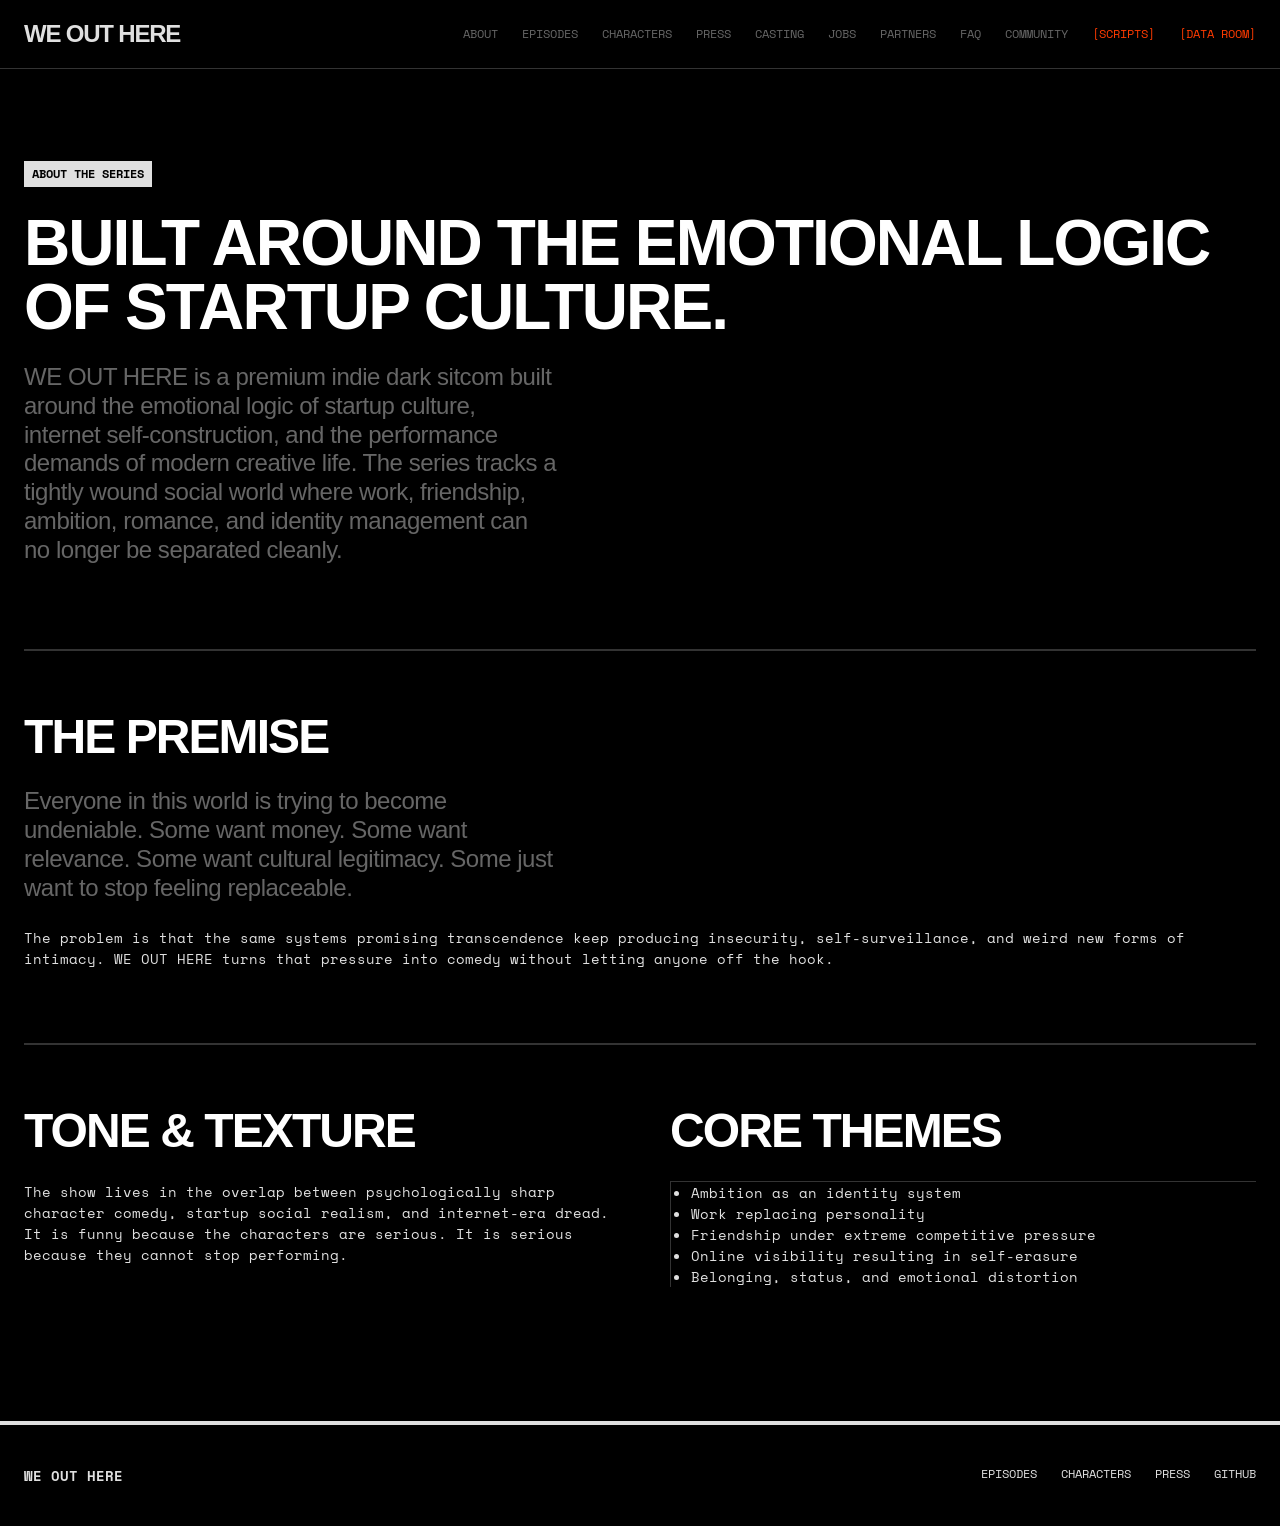
==== commit cd940b76: "feat(site): add github repo link to global footer and update project handoff docs" ====
--- a/site/about.html
+++ b/site/about.html
@@ -33,4 +33,4 @@
 </section>
 
 </main>
-<footer class="site-footer"><div><strong>WE OUT HERE</strong></div><div class="footer-links"><a href="episodes.html">Episodes</a><a href="characters.html">Characters</a><a href="press.html">Press</a></div></footer></body></html>
+<footer class="site-footer"><div><strong>WE OUT HERE</strong></div><div class="footer-links"><a href="episodes.html">Episodes</a><a href="characters.html">Characters</a><a href="press.html">Press</a><a href="https://github.com/mojomast/weouthere" target="_blank">GitHub</a></div></footer></body></html>
--- a/site/assets/styles.css
+++ b/site/assets/styles.css
@@ -1,260 +1,238 @@
-@import url('https://fonts.googleapis.com/css2?family=Fira+Code:wght@400;700&family=Inter:wght@400;700;800&display=swap');
+@import url('https://fonts.googleapis.com/css2?family=Space+Mono:ital,wght@0,400;0,700;1,400&display=swap');
 
 :root {
-  --bg: #06070a;
-  --panel: #10141d;
-  --panel-2: #161c28;
-  --text: #e0e6ed;
-  --muted: #8b949e;
-  --line: #30363d;
-  --accent: #39ff14; /* Neon green */
-  --accent-2: #ff00ff; /* Magenta */
-  --shadow: rgba(57, 255, 20, 0.15);
-  --max: 1200px;
+  /* Brutalist / Anti-Design Palette */
+  --bg: #000000;
+  --text: #e0e0e0;
+  --muted: #666666;
+  --line: #333333;
+  --accent: #ff3b00; /* Aggressive Warning Orange */
+  --accent-2: #00ffcc; /* Harsh Tech Cyan */
+  --max: 1400px;
 }
 
 * { box-sizing: border-box; }
-html { scroll-behavior: smooth; }
+html { scroll-behavior: auto; /* Kill smooth scroll */ }
+
 body {
   margin: 0;
-  font-family: 'Inter', sans-serif;
   background-color: var(--bg);
-  background-image: 
-    radial-gradient(circle at center, rgba(57, 255, 20, 0.03) 0%, transparent 100%),
-    linear-gradient(rgba(18, 16, 16, 0) 50%, rgba(0, 0, 0, 0.25) 50%), 
-    linear-gradient(90deg, rgba(255, 0, 0, 0.06), rgba(0, 255, 0, 0.02), rgba(0, 0, 255, 0.06));
-  background-size: 100% 100%, 100% 4px, 3px 100%;
   color: var(--text);
-  overflow-x: hidden;
-}
-
-/* CRT Scanline effect overlay */
-body::after {
-  content: " ";
-  display: block;
-  position: fixed;
-  top: 0;
-  left: 0;
-  bottom: 0;
-  right: 0;
-  background: linear-gradient(rgba(18, 16, 16, 0) 50%, rgba(0, 0, 0, 0.25) 50%), linear-gradient(90deg, rgba(255, 0, 0, 0.06), rgba(0, 255, 0, 0.02), rgba(0, 0, 255, 0.06));
-  z-index: 999;
-  background-size: 100% 2px, 3px 100%;
-  pointer-events: none;
-  opacity: 0.4;
-}
-
-h1, h2, h3, .wordmark, .eyebrow, .section-label, .frame-header span, .facts dt, .chat-window span {
-  font-family: 'Fira Code', monospace;
+  font-family: 'Space Mono', monospace; /* Monospace base */
+  font-size: 14px;
+  line-height: 1.5;
+  -webkit-font-smoothing: none; /* Make it look sharp and aliased */
+}
+
+/* Giant, unapologetic editorial headers */
+h1, h2, h3, .wordmark {
+  font-family: "Helvetica Neue", Helvetica, Arial, sans-serif;
+  font-weight: 700;
   text-transform: uppercase;
-}
-
-a { color: inherit; transition: color 0.2s, text-shadow 0.2s; }
-
-.site-header,
-.site-footer,
-main {
-  width: min(calc(100% - 32px), var(--max));
-  margin: 0 auto;
-}
-
+  letter-spacing: -0.04em;
+  margin: 0;
+  color: #fff;
+}
+
+h1 { font-size: clamp(2rem, 6vw, 4rem); line-height: 1; margin-bottom: 24px; max-width: 100%; word-wrap: break-word; letter-spacing: -0.03em; }
+h2 { font-size: clamp(1.5rem, 4vw, 3rem); line-height: 1.1; margin-bottom: 24px; }
+h3 { font-size: 1.5rem; letter-spacing: -0.02em; }
+
+a { color: inherit; text-decoration: none; transition: none; }
+a:hover { color: var(--accent); }
+
+/* Raw Structural Header */
 .site-header {
-  display: flex;
-  align-items: center;
-  justify-content: space-between;
-  gap: 16px;
-  padding: 18px 0;
-  position: sticky;
-  top: 0;
-  backdrop-filter: blur(12px);
-  background: rgba(6, 7, 10, 0.85);
-  border-bottom: 1px solid var(--accent);
-  box-shadow: 0 4px 20px var(--shadow);
-  z-index: 10;
-}
-
-.wordmark {
-  font-weight: 800;
-  letter-spacing: 0.1em;
-  color: var(--accent);
-  text-shadow: 0 0 10px var(--shadow);
-}
-
-.site-nav {
-  display: flex;
-  gap: 18px;
-  flex-wrap: wrap;
-}
-
-.site-nav a,
-.footer-links a,
-.card a,
-.text-link {
-  color: var(--muted);
-  text-decoration: none;
-}
-
-.site-nav a:hover,
-.footer-links a:hover,
-.card a:hover,
-.text-link:hover {
-  color: var(--accent);
-  text-shadow: 0 0 8px var(--shadow);
-}
-
-main {
-  padding: 40px 0 80px;
-}
-
+  display: flex; justify-content: space-between; align-items: center;
+  padding: 16px 24px; border-bottom: 1px solid var(--line);
+  position: sticky; top: 0; background: var(--bg); z-index: 100;
+}
+
+.wordmark { font-size: 1.5rem; letter-spacing: -0.05em; color: var(--text); }
+.wordmark:hover { color: var(--accent); }
+
+.site-nav { display: flex; gap: 24px; flex-wrap: wrap; text-transform: uppercase; font-size: 12px; }
+.site-nav a { color: var(--muted); }
+.site-nav a:hover, .site-nav a.active { color: var(--text) !important; background: transparent; text-shadow: none !important;}
+.site-nav a[style*="color: var(--accent)"] { color: var(--accent) !important; text-shadow: none !important;}
+
+main { width: 100%; max-width: var(--max); margin: 0 auto; padding: 60px 24px; min-height: 80vh; }
+
+/* The "Anti-Panel" - No boxes, just horizontal rules */
 .panel {
-  background: linear-gradient(180deg, rgba(22, 28, 40, 0.7), rgba(16, 20, 29, 0.7));
-  border: 1px solid var(--line);
-  border-left: 3px solid var(--accent);
-  border-radius: 8px;
-  padding: 32px;
-  margin-bottom: 32px;
-  box-shadow: 0 8px 32px rgba(0,0,0,0.5);
-  position: relative;
-  overflow: hidden;
-}
-
-.panel::before {
-  content: "";
-  position: absolute;
-  top: 0; left: 0; width: 100%; height: 1px;
-  background: linear-gradient(90deg, transparent, var(--accent), transparent);
-  opacity: 0.5;
-}
+  background: transparent;
+  border: none;
+  border-top: 2px solid var(--line);
+  border-radius: 0;
+  padding: 60px 0;
+  margin-bottom: 0;
+  box-shadow: none;
+}
+.panel.page-hero { border-top: none; padding-top: 20px; }
 
 .hero {
-  display: grid;
-  grid-template-columns: 1.2fr 0.8fr;
-  gap: 32px;
-  min-height: 70vh;
-  align-items: center;
-}
-
-.hero h1, h2, h3 { line-height: 1.1; margin-top: 0; }
-.hero h1 { font-size: clamp(2.4rem, 6vw, 4.5rem); max-width: 15ch; color: #fff; text-shadow: 0 0 15px rgba(255,255,255,0.2); }
-h1 { font-size: clamp(2.2rem, 5vw, 4rem); margin: 0 0 16px; color: var(--accent); }
-h2 { font-size: clamp(1.8rem, 3vw, 2.5rem); color: #fff; }
-h3 { font-size: 1.2rem; color: var(--accent); }
-
-.eyebrow, .section-label, .frame-header span, .facts dt {
-  letter-spacing: 0.15em;
-  font-size: 0.75rem;
-  color: var(--accent-2);
-}
-
-.lede { max-width: 65ch; font-size: 1.1rem; color: #c9d1d9; line-height: 1.6; }
-
-.cta-row { display: flex; flex-wrap: wrap; gap: 16px; margin: 32px 0; }
-
+  display: grid; grid-template-columns: 1fr; gap: 40px;
+  min-height: auto; padding: 20px 0 80px;
+}
+@media(min-width: 960px) { .hero { grid-template-columns: 1.2fr 0.8fr; } }
+
+.hero h1 { grid-column: 1 / -1; }
+
+.eyebrow, .section-label {
+  display: inline-block;
+  background: var(--text); color: var(--bg);
+  padding: 4px 8px; font-size: 12px; text-transform: uppercase;
+  font-weight: bold; margin-bottom: 24px;
+}
+.section-label[style*="color: #ff3333"] {
+  background: var(--accent); color: var(--bg); border: none;
+}
+
+.lede { font-size: 1.5rem; font-family: "Helvetica Neue", Helvetica, Arial, sans-serif; color: var(--muted); max-width: 40ch; line-height: 1.2; letter-spacing: -0.02em; }
+
+.cta-row { display: flex; gap: 16px; margin: 40px 0; flex-wrap: wrap;}
+
+/* Brutalist Buttons */
 .button {
   display: inline-flex; align-items: center; justify-content: center;
-  min-height: 48px; padding: 0 24px; border-radius: 4px;
-  text-decoration: none; border: 1px solid var(--accent);
-  background: rgba(57, 255, 20, 0.1); color: var(--accent);
-  font-family: 'Fira Code', monospace; font-weight: 700; text-transform: uppercase;
-  transition: all 0.2s;
-  box-shadow: 0 0 10px rgba(57, 255, 20, 0.2) inset;
-}
-
-.button:hover {
-  background: var(--accent); color: #000;
-  box-shadow: 0 0 20px var(--shadow);
-}
-
-.button.secondary, .button.ghost {
-  background: transparent; color: var(--text); border-color: var(--line); box-shadow: none;
-}
-.button.secondary:hover, .button.ghost:hover {
-  border-color: var(--accent); color: var(--accent);
-}
-
-.facts { display: grid; grid-template-columns: repeat(2, minmax(0, 1fr)); gap: 16px; margin: 0; }
-.facts div, .card, .update-list article, .chat-window, .stack-item {
-  border: 1px solid var(--line); background: rgba(10, 13, 19, 0.8); border-radius: 6px;
-  transition: transform 0.2s, border-color 0.2s;
-}
-.card:hover, .stack-item:hover {
-  transform: translateY(-2px); border-color: var(--accent);
-}
-
-.facts div { padding: 16px; }
-.facts dd { margin: 8px 0 0; font-weight: 700; color: #fff; }
-
+  height: 48px; padding: 0 24px; 
+  background: var(--text); color: var(--bg);
+  border: 1px solid var(--text); border-radius: 0;
+  text-transform: uppercase; font-weight: bold; font-size: 12px;
+  cursor: pointer;
+}
+.button:hover { background: var(--bg); color: var(--text); }
+
+.button.secondary, .button.ghost { background: var(--bg); color: var(--text); border-color: var(--line); }
+.button.secondary:hover, .button.ghost:hover { border-color: var(--text); }
+
+/* Grids - Explicit lines */
+.two-col { display: grid; gap: 60px; }
+@media(min-width: 960px) { .two-col { grid-template-columns: 1fr 1fr; } }
+
+.grid.cards, .stack-list { display: grid; gap: 0; border-top: 1px solid var(--line); border-left: 1px solid var(--line); }
+@media(min-width: 768px) {
+  .grid.three { grid-template-columns: repeat(3, 1fr); }
+  .grid.four { grid-template-columns: repeat(2, 1fr); }
+  .grid.six { grid-template-columns: repeat(2, 1fr); } 
+}
+@media(min-width: 1024px) {
+  .grid.four { grid-template-columns: repeat(4, 1fr); }
+  .grid.six { grid-template-columns: repeat(3, 1fr); } 
+}
+
+/* Raw Cards */
+.card, .stack-item {
+  background: transparent; border: none; border-bottom: 1px solid var(--line); border-right: 1px solid var(--line); border-radius: 0; padding: 32px 24px;
+  display: flex; flex-direction: column;
+}
+.card:hover, .stack-item:hover { background: var(--text); color: var(--bg); }
+.card:hover h3, .stack-item:hover h3, .card:hover p, .stack-item:hover p { color: var(--bg); }
+.card h3, .stack-item h3 { margin-bottom: 16px; font-size: 1.5rem; }
+.card p, .stack-item p { color: var(--muted); margin: 0; font-size: 14px; line-height: 1.5; font-family: "Helvetica Neue", Helvetica, sans-serif;}
+
+/* Raw Facts Table */
+.facts { display: grid; grid-template-columns: 1fr; border: 1px solid var(--line); }
+@media(min-width: 600px) { .facts { grid-template-columns: 1fr 1fr; } }
+.facts div { padding: 24px; border-bottom: 1px solid var(--line); }
+@media(min-width: 600px) {
+  .facts div:nth-child(odd) { border-right: 1px solid var(--line); }
+  .facts div:nth-last-child(-n+2) { border-bottom: none; }
+}
+.facts dt { font-size: 10px; color: var(--muted); text-transform: uppercase; }
+.facts dd { font-size: 1.5rem; font-family: "Helvetica Neue", Helvetica, sans-serif; margin: 8px 0 0; color: #fff; font-weight: bold; letter-spacing: -0.02em;}
+
+/* Wireframe "Backchannel" UI */
 .hero-frame {
-  display: flex; flex-direction: column; border: 1px solid var(--accent);
-  border-radius: 8px; overflow: hidden;
-  background: rgba(10, 13, 19, 0.9);
-  box-shadow: 0 0 30px rgba(57, 255, 20, 0.1);
-}
-
+  border: 1px solid var(--line); background: var(--bg);
+  height: 100%; display: flex; flex-direction: column;
+}
 .frame-header {
-  display: flex; justify-content: space-between; padding: 12px 16px;
-  border-bottom: 1px solid var(--accent); background: rgba(57, 255, 20, 0.05);
-}
-
-.chat-window { margin: 16px; padding: 16px; display: grid; gap: 14px; border-color: var(--line); font-family: 'Fira Code', monospace; font-size: 0.9rem; }
-.chat-window p { margin: 0; }
-.chat-window span { color: var(--accent-2); font-weight: 700; display: inline-block; margin-right: 12px; }
-
-.two-col { display: grid; grid-template-columns: 1fr 1fr; gap: 40px; }
-.grid.cards { display: grid; gap: 24px; }
-.grid.three { grid-template-columns: repeat(3, minmax(0, 1fr)); }
-.grid.four { grid-template-columns: repeat(4, minmax(0, 1fr)); }
-
-.card { padding: 24px; display: flex; flex-direction: column; gap: 16px; }
-.card p, .update-list p, .site-footer p, .consent { color: var(--muted); line-height: 1.5; }
-
-.stack-list { display: grid; gap: 20px; }
-.stack-item { padding: 24px; }
-
-.page-hero { padding-top: 48px; padding-bottom: 48px; text-align: center; }
-.page-hero h1 { margin-inline: auto; }
-.page-hero .lede { margin-inline: auto; }
-
-.transcript-link {
-  display: inline-block;
-  margin-top: 12px;
-  color: var(--accent);
-  font-family: 'Fira Code', monospace;
-  font-size: 0.85rem;
-  text-decoration: underline;
-  text-decoration-style: dashed;
-}
-
-.transcript-link:hover {
-  color: var(--accent-2);
-}
-
+  padding: 12px 16px; border-bottom: 1px solid var(--line);
+  display: flex; justify-content: space-between;
+  font-size: 10px; text-transform: uppercase; color: var(--text);
+}
+.chat-window { padding: 24px; display: flex; flex-direction: column; gap: 16px; font-size: 12px; }
+.chat-window span { display: block; margin-bottom: 4px; color: var(--muted); font-weight: bold; text-transform: uppercase;}
+.chat-window p { margin: 0; padding-bottom: 16px; border-bottom: 1px dashed var(--line); }
+.chat-window p:last-child { border-bottom: none; }
+.chat-window p:nth-child(1) span { color: var(--accent); }
+.chat-window p:nth-child(2) span { color: var(--accent-2); }
+.chat-window p:nth-child(3) span { color: #fff; }
+
+/* Brutalist Forms */
+.signup-form { display: flex; flex-wrap: wrap; gap: 0; width: 100%; max-width: 600px; }
+.signup-form label { display: none; } 
+.signup-form input {
+  flex: 1; min-width: 200px; height: 48px; background: transparent; border: 1px solid var(--line);
+  color: var(--text); padding: 0 16px; font-family: inherit; font-size: 14px;
+  border-radius: 0; border-right: none;
+}
+.signup-form input:focus { outline: none; border-color: var(--text); background: #111; }
+.signup-form button { border-radius: 0; border: 1px solid var(--text); }
+
+/* Footer */
+.site-footer {
+  border-top: 4px solid var(--text); padding: 40px 24px;
+  display: flex; justify-content: space-between; flex-wrap: wrap; gap: 40px;
+  max-width: var(--max); margin: 0 auto;
+}
+.footer-links { display: flex; gap: 24px; font-size: 12px; text-transform: uppercase; flex-wrap: wrap;}
+
+/* Data Room / Scripts Tables & Boxes */
 .transcript-box {
-  margin-top: 16px;
-  padding: 16px;
-  background: #000;
-  border: 1px solid var(--line);
-  font-family: 'Fira Code', monospace;
-  font-size: 0.85rem;
-  color: #a5d6ff;
-  max-height: 200px;
-  overflow-y: auto;
-  border-radius: 4px;
-}
-
-.signup-form { display: flex; flex-wrap: wrap; gap: 16px; align-items: end; }
-.signup-form label { display: grid; gap: 8px; flex: 1 1 280px; }
-.signup-form input {
-  min-height: 48px; border-radius: 4px; border: 1px solid var(--line);
-  background: #06070a; color: var(--text); padding: 0 16px; font-family: 'Fira Code', monospace;
-}
-.signup-form input:focus { outline: none; border-color: var(--accent); box-shadow: 0 0 10px rgba(57,255,20,0.2); }
-
-.site-footer { padding: 48px 0; display: flex; justify-content: space-between; gap: 24px; border-top: 1px solid var(--line); margin-top: 48px; }
-.footer-links { display: flex; flex-wrap: wrap; gap: 20px; align-content: flex-start; }
+  background: #111; border: 1px solid var(--line); padding: 24px; margin-top: 16px;
+  font-size: 12px; color: var(--muted); overflow-x: auto;
+}
+
+.data-table { width: 100%; border-collapse: collapse; font-size: 12px; text-align: left; margin-top: 24px;}
+.data-table th, .data-table td { padding: 16px; border: 1px solid var(--line); }
+.data-table th { color: var(--text); text-transform: uppercase; font-weight: bold; background: #111; }
+
+.warning-box { border: 1px solid var(--accent); color: var(--accent); padding: 24px; text-transform: uppercase; font-size: 12px; margin-bottom: 24px;}
+
+/* SPA Layout Overrides */
+.dataroom-layout, .script-layout {
+  display: grid; grid-template-columns: 240px 1fr; gap: 40px; align-items: start;
+}
+.content-area { padding: 0; border: none; box-shadow: none; background: transparent;}
+.sidebar { border-right: 1px solid var(--line); padding-right: 24px; display: flex; flex-direction: column; gap: 0; position: sticky; top: 100px;}
+.nav-button { 
+  border: none; border-bottom: 1px solid var(--line); padding: 16px 0; border-radius: 0; 
+  font-size: 12px; text-transform: uppercase; color: var(--muted); text-align: left;
+  background: transparent; cursor: pointer; font-family: inherit;
+}
+.nav-button:hover { background: transparent; box-shadow: none; color: var(--text); }
+.nav-button.active { background: transparent; box-shadow: none; color: var(--accent); font-weight: bold;}
 
 @media (max-width: 960px) {
-  .hero, .two-col, .grid.three, .grid.four, .site-footer { grid-template-columns: 1fr; display: grid; }
-  .site-header { flex-wrap: wrap; }
-  .site-nav { order: 3; width: 100%; }
-}
+  .dataroom-layout, .script-layout { grid-template-columns: 1fr; }
+  .sidebar { border-right: none; border-bottom: 2px solid var(--text); padding-right: 0; position: relative; top: 0; padding-bottom: 24px;}
+}
+
+/* Data Room Markdown Overrides */
+.markdown-body { font-family: inherit; font-size: 14px; max-width: 100%; color: var(--muted); }
+.markdown-body h1, .markdown-body h2, .markdown-body h3 { font-family: "Helvetica Neue", Helvetica, sans-serif; text-align: left; text-transform: uppercase; text-shadow: none; color: var(--text); }
+.markdown-body h1 { border-bottom: 4px solid var(--text); padding-bottom: 16px; margin-bottom: 40px; font-size: clamp(2rem, 5vw, 4rem); letter-spacing: -0.03em;}
+.markdown-body h2 { font-size: 2rem; border-bottom: 1px solid var(--line); padding-bottom: 8px; margin-top: 60px; color: #fff;}
+.markdown-body p { margin-bottom: 24px; font-family: "Helvetica Neue", Helvetica, sans-serif; font-size: 1.1rem; line-height: 1.6; color: #ccc;}
+.markdown-body ul, .markdown-body ol { font-family: "Helvetica Neue", Helvetica, sans-serif; font-size: 1.1rem; color: #ccc; margin-bottom: 24px;}
+.markdown-body pre { border: 1px solid var(--line); border-radius: 0; font-size: 12px; background: #0a0a0a; color: var(--text); padding: 24px; overflow-x: auto;}
+.markdown-body code { font-family: 'Space Mono', monospace; background: #222; padding: 2px 6px; color: var(--accent-2); font-size: 0.9em;}
+
+/* Screenplay Formatting Overrides */
+#markdown-viewer.markdown-body {
+  font-family: 'Space Mono', monospace;
+}
+.scene-heading { 
+  font-family: "Helvetica Neue", Helvetica, sans-serif; font-size: 1.5rem; 
+  margin-top: 80px; color: var(--text); border-bottom: 2px solid var(--line); 
+  padding-bottom: 8px; text-transform: uppercase; font-weight: bold; letter-spacing: -0.02em;
+}
+.character-name { color: var(--accent); font-family: 'Space Mono', monospace; font-size: 12px; letter-spacing: 1px; margin-bottom: 8px; }
+.character-dialogue { width: 100%; max-width: 600px; font-family: "Helvetica Neue", Helvetica, sans-serif; font-size: 1.25rem; margin-top: 0; color: #fff; line-height: 1.4;}
+.action-line { max-width: 800px; font-size: 14px; color: var(--muted); font-family: 'Space Mono', monospace !important; margin: 24px 0;}
+.dialogue-block { align-items: flex-start; margin: 40px 0; display: flex; flex-direction: column;}
+
+/* Utilities */
+.consent { font-size: 10px; color: var(--muted); margin-top: 8px; display: block;}
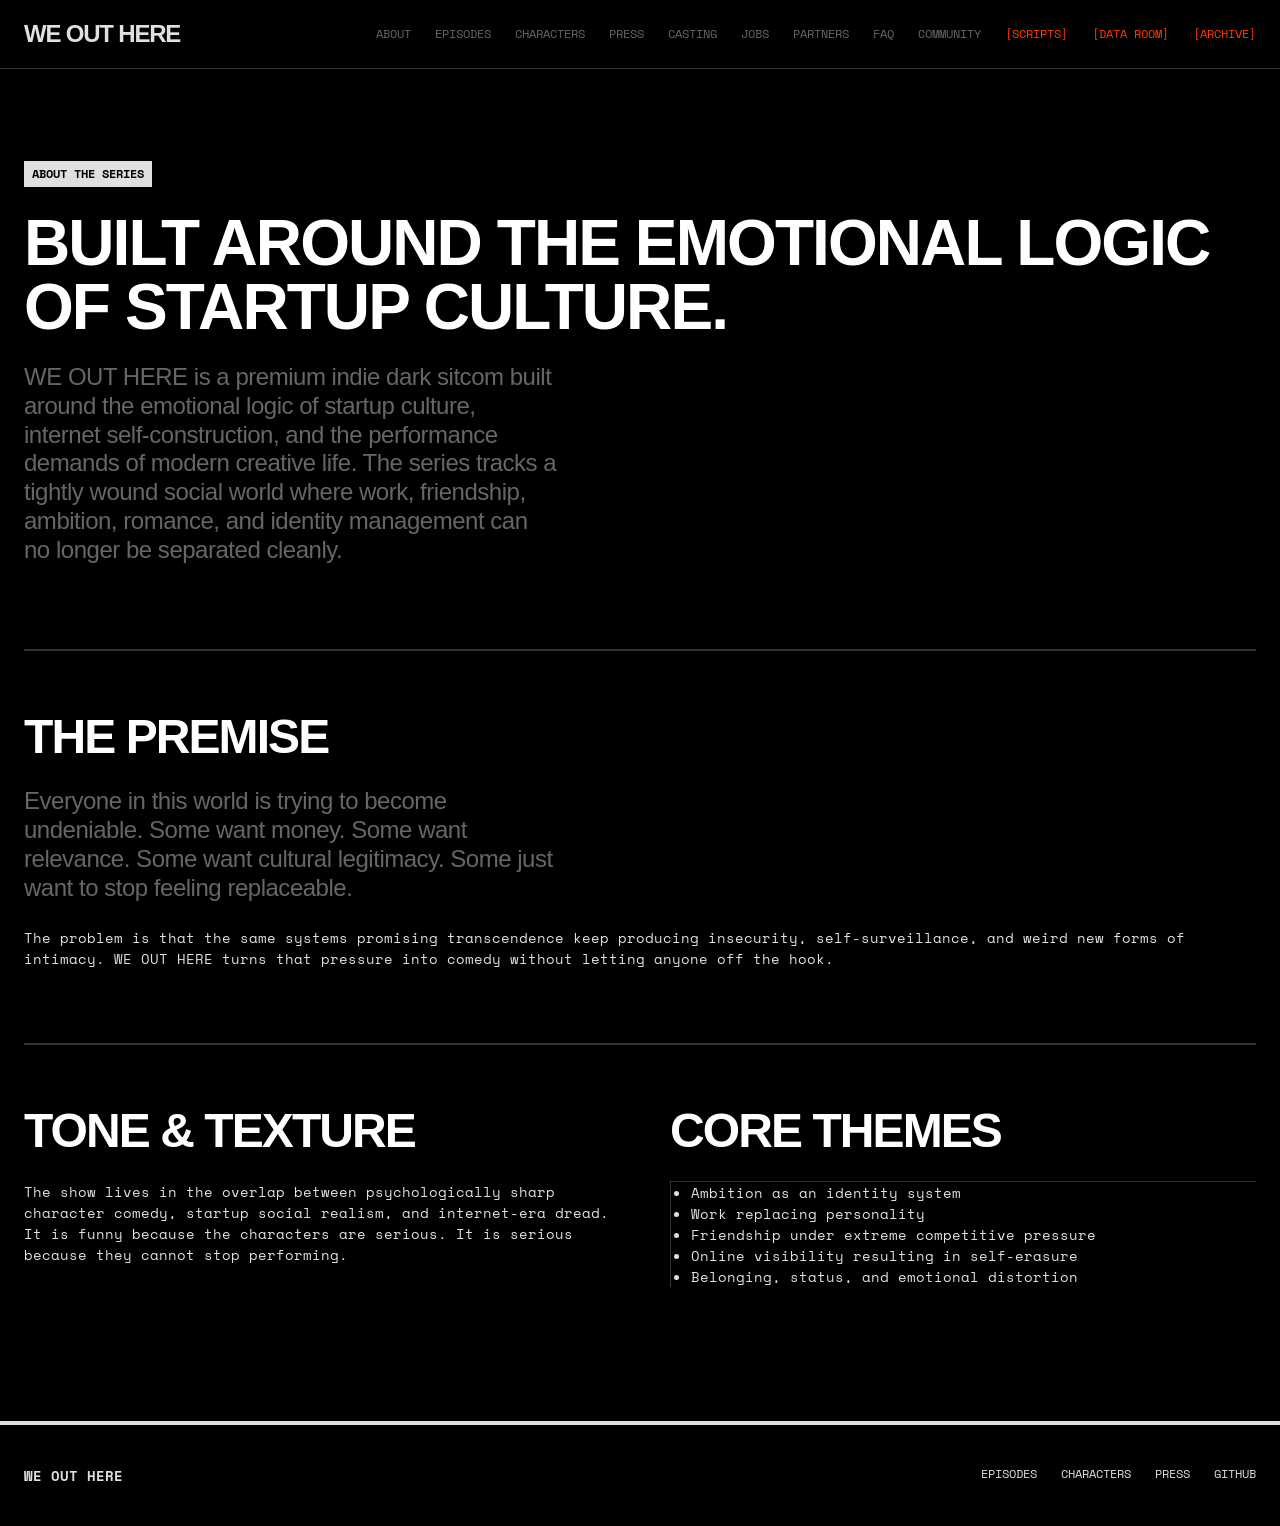
==== commit db8ba6e4: "feat(site): build exhaustive interactive SPA project archive for all missing documents across all de" ====
--- a/site/about.html
+++ b/site/about.html
@@ -1,6 +1,6 @@
 <!doctype html>
 <html lang="en"><head><meta charset="utf-8"><meta name="viewport" content="width=device-width, initial-scale=1"><title>About | WE OUT HERE</title><link rel="stylesheet" href="assets/styles.css"></head><body>
-<header class="site-header"><a class="wordmark" href="index.html">WE OUT HERE</a><nav class="site-nav"><a href="about.html">About</a><a href="episodes.html">Episodes</a><a href="characters.html">Characters</a><a href="press.html">Press</a><a href="casting.html">Casting</a><a href="jobs.html">Jobs</a><a href="partners.html">Partners</a><a href="faq.html">FAQ</a><a href="community.html">Community</a><a href="scripts.html" style="color: var(--accent);">[SCRIPTS]</a><a href="data-room.html" style="color: var(--accent);">[DATA ROOM]</a></nav></header>
+<header class="site-header"><a class="wordmark" href="index.html">WE OUT HERE</a><nav class="site-nav"><a href="about.html">About</a><a href="episodes.html">Episodes</a><a href="characters.html">Characters</a><a href="press.html">Press</a><a href="casting.html">Casting</a><a href="jobs.html">Jobs</a><a href="partners.html">Partners</a><a href="faq.html">FAQ</a><a href="community.html">Community</a><a href="scripts.html" style="color: var(--accent);">[SCRIPTS]</a><a href="data-room.html" style="color: var(--accent);">[DATA ROOM]</a><a href="archive.html" style="color: var(--accent);">[ARCHIVE]</a></nav></header>
 <main>
 
 <section class="panel page-hero">
